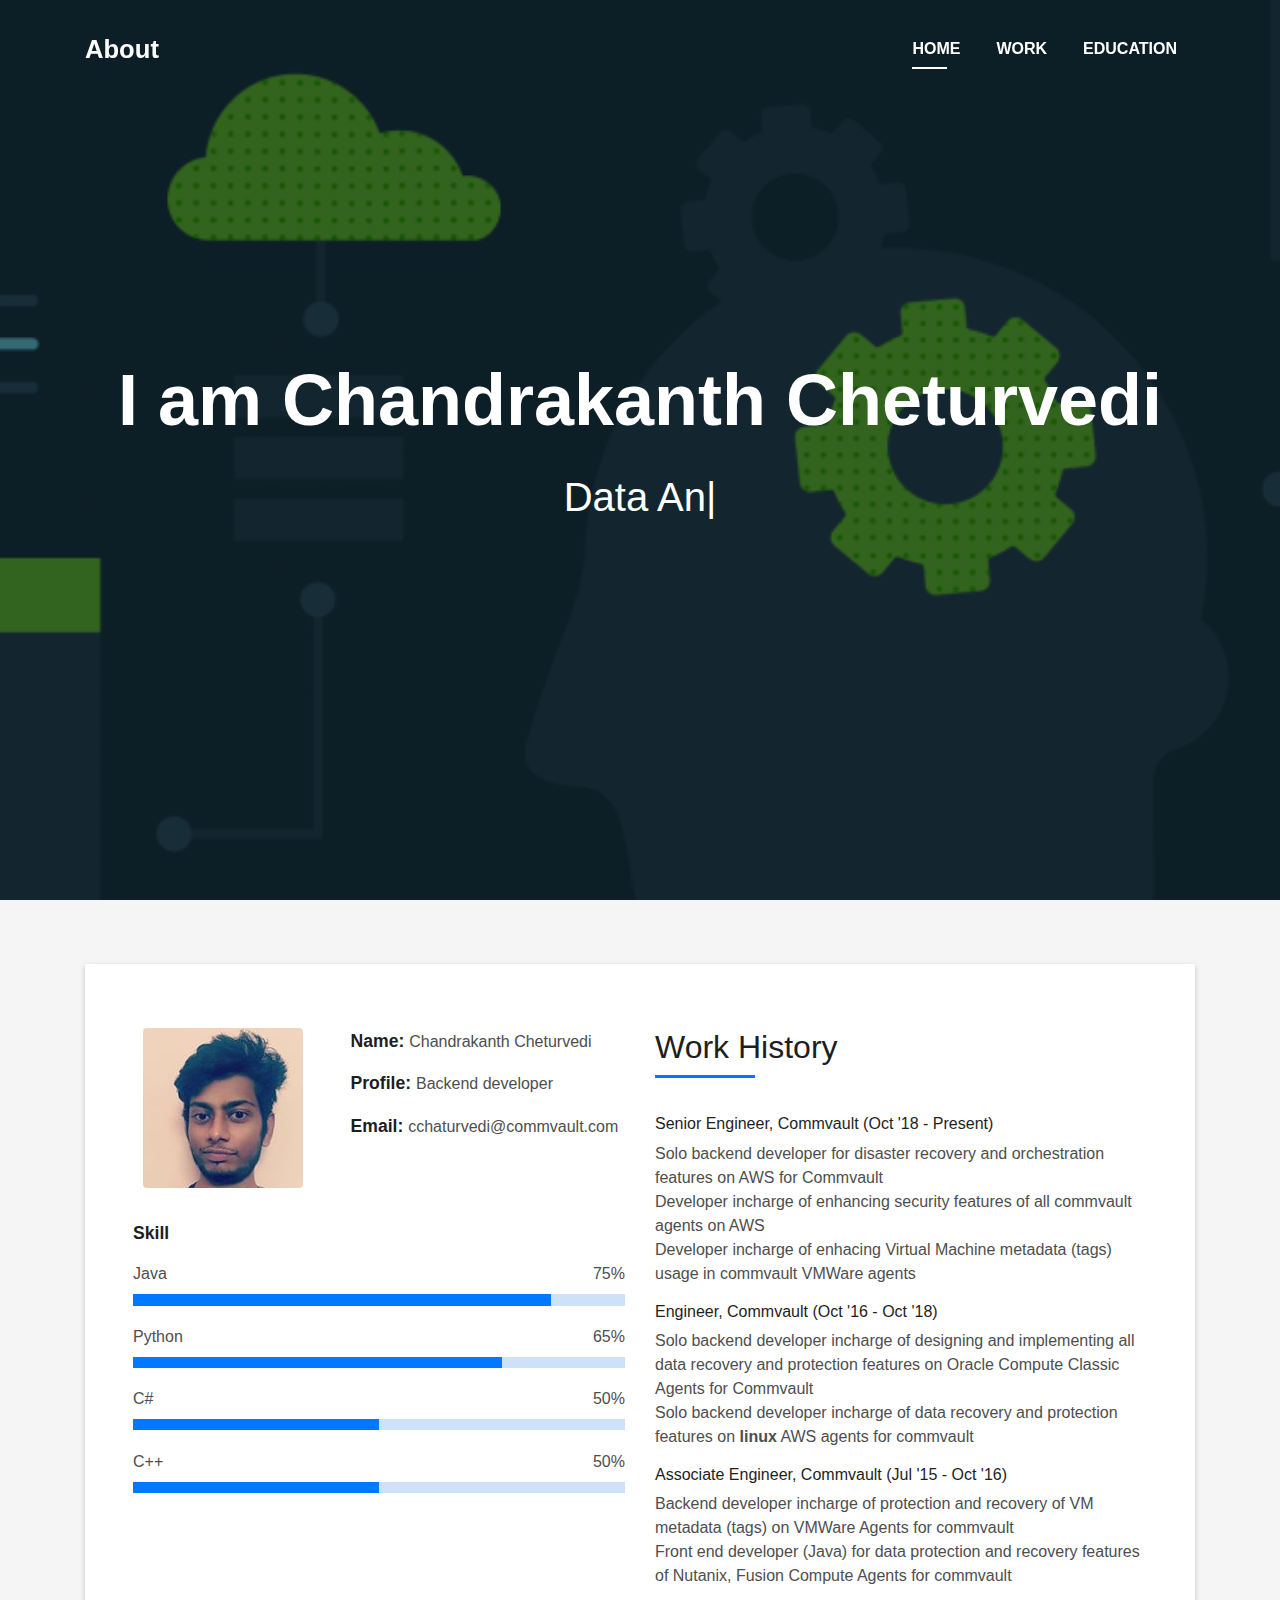
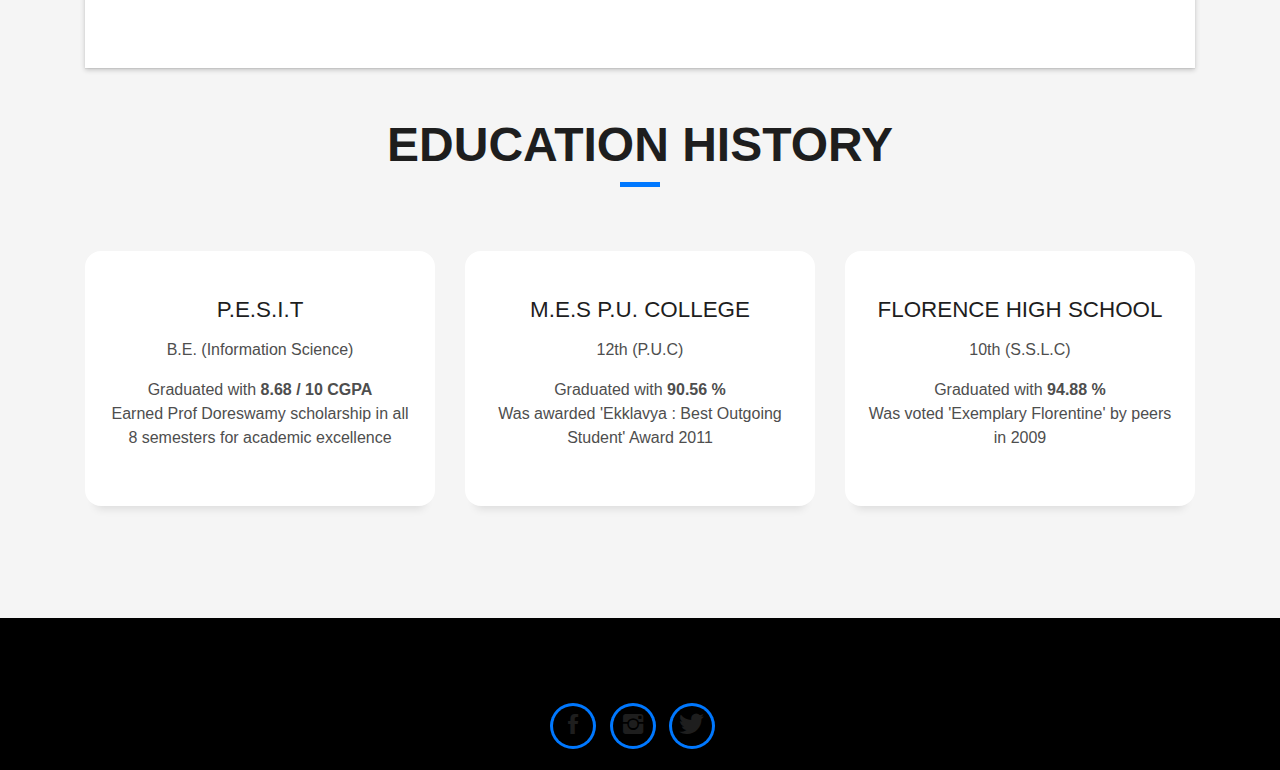
==== index.html @ 2c793951 "initial commit" ====
<!DOCTYPE html>
<html lang="en">
<head>
  <meta charset="utf-8">
  <title>Chandrakanth Cheturvedi</title>
  <meta content="width=device-width, initial-scale=1.0" name="viewport">
  <meta content="" name="keywords">
  <meta content="" name="description">

  <!-- Favicons -->
  <link href="img/favicon.ico" rel="icon">
  <link href="img/apple-touch-icon.png" rel="apple-touch-icon">

  <!-- Bootstrap CSS File -->
  <link href="lib/bootstrap/css/bootstrap.min.css" rel="stylesheet">

  <!-- Libraries CSS Files -->
  <link href="lib/font-awesome/css/font-awesome.min.css" rel="stylesheet">
  <link href="lib/animate/animate.min.css" rel="stylesheet">
  <link href="lib/ionicons/css/ionicons.min.css" rel="stylesheet">
  <link href="lib/owlcarousel/assets/owl.carousel.min.css" rel="stylesheet">
  <link href="lib/lightbox/css/lightbox.min.css" rel="stylesheet">

  <!-- Main Stylesheet File -->
  <link href="css/style.css" rel="stylesheet">

  <!-- =======================================================
    Theme Name: DevFolio
    Theme URL: https://bootstrapmade.com/devfolio-bootstrap-portfolio-html-template/
    Author: BootstrapMade.com
    License: https://bootstrapmade.com/license/
  ======================================================= -->
</head>

<body id="page-top">

  <!--/ Nav Star /-->
  <nav class="navbar navbar-b navbar-trans navbar-expand-md fixed-top" id="mainNav">
    <div class="container">
      <a class="navbar-brand js-scroll" href="#page-top">About</a>
      <button class="navbar-toggler collapsed" type="button" data-toggle="collapse" data-target="#navbarDefault"
        aria-controls="navbarDefault" aria-expanded="false" aria-label="Toggle navigation">
        <span></span>
        <span></span>
        <span></span>
      </button>
      <div class="navbar-collapse collapse justify-content-end" id="navbarDefault">
        <ul class="navbar-nav">
          <li class="nav-item">
            <a class="nav-link js-scroll active" href="#home">Home</a>
          </li>
          <li class="nav-item">
            <a class="nav-link js-scroll" href="#work">Work</a>
          </li>
          <li class="nav-item">
            <a class="nav-link js-scroll" href="#education">Education</a>
          </li>
          <!--<li class="nav-item">
            <a class="nav-link js-scroll" href="#honors">Honours</a>
          </li> -->
          <!--<li class="nav-item">
            <a class="nav-link js-scroll" href="#blog">Blog</a>
          </li>
          <li class="nav-item">
            <a class="nav-link js-scroll" href="#contact">Contact</a>
          </li> -->
        </ul>
      </div>
    </div>
  </nav>
  <!--/ Nav End /-->

  <!--/ Intro Skew Star /-->
  <div id="home" class="intro route bg-image" style="background-image: url(img/intro-bg-alt.png)">
    <div class="overlay-itro"></div>
    <div class="intro-content display-table">
      <div class="table-cell">
        <div class="container">
          <!--<p class="display-6 color-d">Hello, world!</p>-->
          <h1 class="intro-title mb-4">I am Chandrakanth Cheturvedi</h1>
          <p class="intro-subtitle"><span class="text-slider-items">Data Analyst, Backend Developer, Java, Python, C++, C#</span><strong class="text-slider"></strong></p>
          <!-- <p class="pt-3"><a class="btn btn-primary btn js-scroll px-4" href="#about" role="button">Learn More</a></p> -->
        </div>
      </div>
    </div>
  </div>
  <!--/ Intro Skew End /-->

  <section id="work" class="about-mf sect-pt4 route">
    <div class="container">
      <div class="row">
        <div class="col-sm-12">
          <div class="box-shadow-full">
            <div class="row">
              <div class="col-md-6">
                <div class="row">
                  <div class="col-sm-6 col-md-5">
                    <div class="about-img">
                      <img src="img/testimonial-3.jpg" class="img-fluid rounded b-shadow-a" alt="">
                    </div>
                  </div>
                  <div class="col-sm-6 col-md-7">
                    <div class="about-info">
                      <p><span class="title-s">Name: </span> <span>Chandrakanth Cheturvedi</span></p>
                      <p><span class="title-s">Profile: </span> <span>Backend developer</span></p>
                      <p><span class="title-s">Email: </span> <span>cchaturvedi@commvault.com</span></p>
                    </div>
                  </div>
                </div>
                <div class="skill-mf">
                  <p class="title-s">Skill</p>
                  <span>Java</span> <span class="pull-right">75%</span>
                  <div class="progress">
                    <div class="progress-bar" role="progressbar" style="width: 85%;" aria-valuenow="85" aria-valuemin="0"
                      aria-valuemax="100"></div>
                  </div>
                  <span>Python</span> <span class="pull-right">65%</span>
                  <div class="progress">
                    <div class="progress-bar" role="progressbar" style="width: 75%" aria-valuenow="75" aria-valuemin="0"
                      aria-valuemax="100"></div>
                  </div>
                  <span>C#</span> <span class="pull-right">50%</span>
                  <div class="progress">
                    <div class="progress-bar" role="progressbar" style="width: 50%" aria-valuenow="50" aria-valuemin="0"
                      aria-valuemax="100"></div>
                  </div>
                  <span>C++</span> <span class="pull-right">50%</span>
                  <div class="progress">
                    <div class="progress-bar" role="progressbar" style="width: 50%" aria-valuenow="50" aria-valuemin="0"
                      aria-valuemax="100"></div>
                  </div>
                </div>
              </div>
              <div class="col-md-6">
                <div class="about-me pt-4 pt-md-0">
                  <div class="title-box-2">
                    <h5 class="title-left">
                      Work History
                    </h5>
                  </div>
                  <p class="lead">
                    <h6>Senior Engineer, Commvault (Oct '18 - Present)</h6> 
                    Solo backend developer for disaster recovery and orchestration features on AWS for Commvault<br>
                    Developer incharge of enhancing security features of all commvault agents on AWS<br>
                    Developer incharge of enhacing Virtual Machine metadata (tags) usage in commvault VMWare agents<br>

                  </p>
                  <p class="lead">
                    <h6>Engineer, Commvault (Oct '16 - Oct '18)</h6> 
                    Solo backend developer incharge of designing and implementing all data recovery and protection features on Oracle Compute Classic Agents for Commvault<br>
                    Solo backend developer incharge of data recovery and protection features on <b>linux</b> AWS agents for commvault<br> 
                  </p>
                  <p class="lead">
                      <h6>Associate Engineer, Commvault (Jul '15 - Oct '16)</h6> 
                      Backend developer incharge of protection and recovery of VM metadata (tags) on VMWare Agents for commvault<br>
                      Front end developer (Java) for data protection and recovery features of Nutanix, Fusion Compute Agents for commvault<br>
                    
                  </p>
                </div>
              </div>
            </div>
          </div>
        </div>
      </div>
    </div>
  </section>

<!--/ Section Education Start /-->
<section id="education" class="services-mf route">
    <div class="container">
      <div class="row">
        <div class="col-sm-12">
          <div class="title-box text-center">
            <h3 class="title-a">
              Education history
            </h3>
            <!--<p class="subtitle-a">
              Lorem ipsum, dolor sit amet consectetur adipisicing elit.
            </p> -->
            <div class="line-mf"></div>
          </div>
        </div>
      </div>
      <div class="row">
        <div class="col-md-4">
          <div class="service-box">
            <!--<div class="service-ico">
              <span class="ico-circle"><i class="ion-monitor"></i></span>
            </div> -->
            <div class="service-content">
              <h2 class="s-title">P.E.S.I.T</h2>
              <p class="subtitle-a text-center">
                  B.E. (Information Science)
                </p>
              <p class="s-description text-center">
                Graduated with <b>8.68 / 10 CGPA</b> <br>
                Earned Prof Doreswamy scholarship in all 8 semesters for academic excellence
              </p>
            </div>
          </div>
        </div>
        <div class="col-md-4">
          <div class="service-box">
            <!--<div class="service-ico">
              <span class="ico-circle"><i class="ion-code-working"></i></span>
            </div> -->
            <div class="service-content">
              <h2 class="s-title">M.E.S P.U. College</h2>
              <p class="subtitle-a text-center">
                  12th (P.U.C)
              </p>
              <p class="s-description text-center">
                  Graduated with <b>90.56 %</b> <br>
                  Was awarded 'Ekklavya : Best Outgoing Student' Award 2011
              </p>
            </div>
          </div>
        </div>
        <div class="col-md-4">
          <div class="service-box">
            <!--<div class="service-ico">
              <span class="ico-circle"><i class="ion-camera"></i></span>
            </div> -->
            <div class="service-content">
              <h2 class="s-title">Florence High School</h2>
              <p class="subtitle-a text-center">
                  10th (S.S.L.C)
              </p>
              <p class="s-description text-center">
                  Graduated with <b>94.88 %</b> <br>
                  Was voted 'Exemplary Florentine' by peers in 2009
              </p>
            </div>
          </div>
        </div>
        
      </div>
    </div>
  </section>
  <!--/ Section Education End /-->



  <section class="paralax-mf footer-paralax  sect-mt4 route" style="background-color: #000000">
  <a href="#" class="back-to-top">
    <i class="fa fa-chevron-up"></i></a>
    <div class="socials text-center">
        <ul>
          <li><a href="https://www.facebook.com/cheturvedi"><span class="ico-circle"><i class="ion-social-facebook"></i></span></a></li>
          <li><a href="https://www.instagram.com/cheturvedi"><span class="ico-circle"><i class="ion-social-instagram"></i></span></a></li>
          <li><a href="https://twitter.com/cheturvedi"><span class="ico-circle"><i class="ion-social-twitter"></i></span></a></li>
          <!-- <li><a href=""><span class="ico-circle"><i class="ion-social-pinterest"></i></span></a></li> -->
        </ul>
      </div>
  <div id="preloader"></div>
</footer>
</section>


  <!-- JavaScript Libraries -->
  <script src="lib/jquery/jquery.min.js"></script>
  <script src="lib/jquery/jquery-migrate.min.js"></script>
  <script src="lib/popper/popper.min.js"></script>
  <script src="lib/bootstrap/js/bootstrap.min.js"></script>
  <script src="lib/easing/easing.min.js"></script>
  <script src="lib/counterup/jquery.waypoints.min.js"></script>
  <script src="lib/counterup/jquery.counterup.js"></script>
  <script src="lib/owlcarousel/owl.carousel.min.js"></script>
  <script src="lib/lightbox/js/lightbox.min.js"></script>
  <script src="lib/typed/typed.min.js"></script>
  <!-- Contact Form JavaScript File -->
  <script src="contactform/contactform.js"></script>

  <!-- Template Main Javascript File -->
  <script src="js/main.js"></script>

</body>
</html>
---- css/style.css ----
/*
  Theme Name: DevFolio
  Theme URL: https://bootstrapmade.com/devfolio-bootstrap-portfolio-html-template/
  Author: BootstrapMade.com
  License: https://bootstrapmade.com/license/
*/

/*======================================
//--//-->   STYLES GENERALES
======================================*/

body {
  background-color: #f5f5f5;
  color: #4e4e4e;
}

h1,
h2,
h3,
h4,
h5,
h6 {
  color: #1e1e1e;
}

a {
  color: #1e1e1e;
  transition: all 0.5s ease-in-out;
}

a:hover {
  color: #0078ff;
  text-decoration: none;
  transition: all 0.5s ease-in-out;
}

.p-r {
  position: relative;
}

.color-a {
  color: #0078ff;
}

.color-d {
  color: #f5f5f5;
}

.color-text-a {
  color: #4e4e4e;
}

.box-shadow,
.paralax-mf,
.service-box,
.work-box,
.card-blog {
  box-shadow: 0 13px 8px -10px rgba(0, 0, 0, 0.1);
}

.box-shadow-a,
.button:hover {
  box-shadow: 0 0 0 4px #cde1f8;
}

.display-5 {
  font-size: 2.5rem;
  font-weight: 300;
  line-height: 1.1;
}

.display-6 {
  font-size: 2rem;
  font-weight: 300;
  line-height: 1.1;
}

.avatar {
  width: 32px;
  height: 32px;
  margin-right: 4px;
  overflow: hidden;
}

.bg-image {
  background-repeat: no-repeat;
  background-attachment: fixed;
  background-size: cover;
  background-position: center center;
}

.overlay-mf {
  background-color: #0078ff;
}

.overlay-mf {
  position: absolute;
  top: 0;
  left: 0px;
  padding: 0;
  height: 100%;
  width: 100%;
  opacity: .7;
}

.paralax-mf {
  position: relative;
  padding: 8rem 0;
}

.display-table {
  width: 100%;
  height: 100%;
  display: table;
}

.table-cell {
  display: table-cell;
  vertical-align: middle;
}

/*--/ Sections /--*/

.sect-4 {
  padding: 4rem 0;
}

.sect-pt4 {
  padding-top: 4rem;
}

.sect-mt4 {
  margin-top: 4rem;
}

/*--/ Title s /--*/

.title-s {
  font-weight: 600;
  color: #1e1e1e;
  font-size: 1.1rem;
}

/*--/ Title A /--*/

.title-box {
  margin-bottom: 4rem;
}

.title-a {
  font-size: 3rem;
  font-weight: bold;
  text-transform: uppercase;
}

.subtitle-a {
  color: #4e4e4e;
}

.line-mf {
  width: 40px;
  height: 5px;
  background-color: #0078ff;
  margin: 0 auto;
}

/*--/ Title Left /--*/

.title-box-2 {
  margin-bottom: 3rem;
}

.title-left {
  font-size: 2rem;
  position: relative;
}

.title-left:before {
  content: '';
  position: absolute;
  height: 3px;
  background-color: #0078ff;
  width: 100px;
  bottom: -12px;
}

/*------/ Box /------*/

.box-pl2 {
  padding-left: 2rem;
}

.box-shadow-full {
  padding: 3rem 1.25rem;
  position: relative;
  background-color: #fff;
  margin-bottom: 3rem;
  z-index: 2;
  box-shadow: 0 1px 1px 0 rgba(0, 0, 0, 0.06), 0 2px 5px 0 rgba(0, 0, 0, 0.2);
}

/*------/ Socials /------*/

.socials {
  padding: 1.5rem 0;
}

.socials ul li {
  display: inline-block;
}

.socials .ico-circle {
  height: 40px;
  width: 40px;
  font-size: 1.7rem;
  border-radius: 50%;
  line-height: 1.4;
  margin: 0 15px 0 0;
  box-shadow: 0 0 0 3px #0078ff;
  transition: all 500ms ease;
}

.socials .ico-circle:hover {
  background-color: #0078ff;
  color: #fff;
  box-shadow: 0 0 0 3px #cde1f8;
  transition: all 500ms ease;
}

/*------/ Ul resect /------*/

.ul-resect,
.socials ul,
.list-ico,
.blog-wrapper .post-meta ul,
.box-comments .list-comments,
.widget-sidebar .list-sidebar,
.widget-tags ul {
  list-style: none;
  padding-left: 0;
  margin-bottom: 0;
}

.list-ico {
  line-height: 2;
}

.list-ico span {
  color: #0078ff;
  margin-right: 10px;
}

/*------/ Ico Circle /------*/

.ico-circle {
  height: 100px;
  width: 100px;
  font-size: 2rem;
  border-radius: 50%;
  line-height: 1.55;
  margin: 0 auto;
  text-align: center;
  box-shadow: 0 0 0 10px #0078ff;
  display: block;
}

/*------/ Owl Carousel /------*/

.owl-theme .owl-dots {
  text-align: center;
  margin-top: 18px;
}

.owl-theme .owl-dots .owl-dot {
  display: inline-block;
}

.owl-theme .owl-dots .owl-dot span {
  width: 18px;
  height: 7px;
  margin: 5px 5px;
  background: #cde1f8;
  border: 0px solid #cde1f8;
  display: block;
  transition: all 0.6s ease-in-out;
  cursor: pointer;
}

.owl-theme .owl-dots .owl-dot:hover span {
  background-color: #cde1f8;
}

.owl-theme .owl-dots .owl-dot.active span {
  background-color: #1B1B1B;
  width: 25px;
}

/*--/ Scrolltop s /--*/

.scrolltop-mf {
  position: relative;
  display: none;
}

.scrolltop-mf span {
  z-index: 999;
  position: fixed;
  width: 42px;
  height: 42px;
  background-color: #0078ff;
  opacity: .7;
  font-size: 1.6rem;
  line-height: 1.5;
  text-align: center;
  color: #fff;
  top: auto;
  left: auto;
  right: 30px;
  bottom: 50px;
  cursor: pointer;
  border-radius: 50%;
}

/* Back to top button */

.back-to-top {
  position: fixed;
  display: none;
  background: #0078ff;
  color: #fff;
  width: 44px;
  height: 44px;
  text-align: center;
  line-height: 1;
  font-size: 16px;
  border-radius: 50%;
  right: 15px;
  bottom: 15px;
  transition: background 0.5s;
  z-index: 11;
}

.back-to-top i {
  padding-top: 12px;
  color: #fff;
}

/* Prelaoder */

#preloader {
  position: fixed;
  top: 0;
  left: 0;
  right: 0;
  bottom: 0;
  z-index: 9999;
  overflow: hidden;
  background: #fff;
}

#preloader:before {
  content: "";
  position: fixed;
  top: calc(50% - 30px);
  left: calc(50% - 30px);
  border: 6px solid #f2f2f2;
  border-top: 6px solid #0078ff;
  border-radius: 50%;
  width: 60px;
  height: 60px;
  -webkit-animation: animate-preloader 1s linear infinite;
  animation: animate-preloader 1s linear infinite;
}

@-webkit-keyframes animate-preloader {
  0% {
    -webkit-transform: rotate(0deg);
    transform: rotate(0deg);
  }

  100% {
    -webkit-transform: rotate(360deg);
    transform: rotate(360deg);
  }
}

@keyframes animate-preloader {
  0% {
    -webkit-transform: rotate(0deg);
    transform: rotate(0deg);
  }

  100% {
    -webkit-transform: rotate(360deg);
    transform: rotate(360deg);
  }
}

/*======================================
//--//-->   NAVBAR
======================================*/

.navbar-b {
  transition: all .5s ease-in-out;
  background-color: transparent;
  padding-top: 1.563rem;
  padding-bottom: 1.563rem;
}

.navbar-b.navbar-reduce {
  box-shadow: 0px 6px 9px 0px rgba(0, 0, 0, 0.06);
}

.navbar-b.navbar-trans .nav-item,
.navbar-b.navbar-reduce .nav-item {
  position: relative;
  padding-right: 10px;
  padding-left: 0;
}

.navbar-b.navbar-trans .nav-link,
.navbar-b.navbar-reduce .nav-link {
  color: #fff;
  text-transform: uppercase;
  font-weight: 600;
}

.navbar-b.navbar-trans .nav-link:before,
.navbar-b.navbar-reduce .nav-link:before {
  content: '';
  position: absolute;
  margin-left: 0px;
  width: 0%;
  bottom: 0;
  left: 0;
  height: 2px;
  transition: all 500ms ease;
}

.navbar-b.navbar-trans .nav-link:hover,
.navbar-b.navbar-reduce .nav-link:hover {
  color: #1B1B1B;
}

.navbar-b.navbar-trans .nav-link:hover:before,
.navbar-b.navbar-reduce .nav-link:hover:before {
  width: 35px;
}

.navbar-b.navbar-trans .show > .nav-link:before,
.navbar-b.navbar-trans .active > .nav-link:before,
.navbar-b.navbar-trans .nav-link.show:before,
.navbar-b.navbar-trans .nav-link.active:before,
.navbar-b.navbar-reduce .show > .nav-link:before,
.navbar-b.navbar-reduce .active > .nav-link:before,
.navbar-b.navbar-reduce .nav-link.show:before,
.navbar-b.navbar-reduce .nav-link.active:before {
  width: 35px;
}

.navbar-b.navbar-trans .nav-link:before {
  background-color: #fff;
}

.navbar-b.navbar-trans .nav-link:hover {
  color: #fff;
}

.navbar-b.navbar-trans .show > .nav-link,
.navbar-b.navbar-trans .active > .nav-link,
.navbar-b.navbar-trans .nav-link.show,
.navbar-b.navbar-trans .nav-link.active {
  color: #fff;
}

.navbar-b.navbar-reduce {
  transition: all .5s ease-in-out;
  background-color: #fff;
  padding-top: 15px;
  padding-bottom: 15px;
}

.navbar-b.navbar-reduce .nav-link {
  color: #0078ff;
}

.navbar-b.navbar-reduce .nav-link:before {
  background-color: #0078ff;
}

.navbar-b.navbar-reduce .nav-link:hover {
  color: #0078ff;
}

.navbar-b.navbar-reduce .show > .nav-link,
.navbar-b.navbar-reduce .active > .nav-link,
.navbar-b.navbar-reduce .nav-link.show,
.navbar-b.navbar-reduce .nav-link.active {
  color: #0078ff;
}

.navbar-b.navbar-reduce .navbar-brand {
  color: #0078ff;
}

.navbar-b.navbar-reduce .navbar-toggler span {
  background-color: #1B1B1B;
}

.navbar-b .navbar-brand {
  color: #fff;
  font-size: 1.6rem;
  font-weight: 600;
}

.navbar-b .navbar-nav .dropdown-item.show .dropdown-menu,
.navbar-b .dropdown.show .dropdown-menu,
.navbar-b .dropdown-btn.show .dropdown-menu {
  -webkit-transform: translate3d(0px, 0px, 0px);
  transform: translate3d(0px, 0px, 0px);
  visibility: visible !important;
}

.navbar-b .dropdown-menu {
  margin: 1.12rem 0 0;
  border-radius: 0;
}

.navbar-b .dropdown-menu .dropdown-item {
  padding: .7rem 1.7rem;
  transition: all 500ms ease;
}

.navbar-b .dropdown-menu .dropdown-item:hover {
  background-color: #0078ff;
  color: #fff;
  transition: all 500ms ease;
}

.navbar-b .dropdown-menu .dropdown-item.active {
  background-color: #0078ff;
}

/*--/ Hamburger Navbar /--*/

.navbar-toggler {
  position: relative;
}

.navbar-toggler:focus,
.navbar-toggler:active {
  outline: 0;
}

.navbar-toggler span {
  display: block;
  background-color: #fff;
  height: 3px;
  width: 25px;
  margin-top: 4px;
  margin-bottom: 4px;
  -webkit-transform: rotate(0deg);
  transform: rotate(0deg);
  left: 0;
  opacity: 1;
}

.navbar-toggler span:nth-child(1),
.navbar-toggler span:nth-child(3) {
  transition: -webkit-transform .35s ease-in-out;
  transition: transform .35s ease-in-out;
  transition: transform .35s ease-in-out, -webkit-transform .35s ease-in-out;
}

.navbar-toggler:not(.collapsed) span:nth-child(1) {
  position: absolute;
  left: 12px;
  top: 10px;
  -webkit-transform: rotate(135deg);
  transform: rotate(135deg);
  opacity: 0.9;
}

.navbar-toggler:not(.collapsed) span:nth-child(2) {
  height: 12px;
  visibility: hidden;
  background-color: transparent;
}

.navbar-toggler:not(.collapsed) span:nth-child(3) {
  position: absolute;
  left: 12px;
  top: 10px;
  -webkit-transform: rotate(-135deg);
  transform: rotate(-135deg);
  opacity: 0.9;
}

/*======================================
//--//-->   INTRO
======================================*/

.intro {
  height: 100vh;
  position: relative;
  color: #fff;
}

.intro .intro-content {
  text-align: center;
  position: absolute;
}

.intro .overlay-itro {
  background-color: rgba(0, 0, 0, 0.6);
  position: absolute;
  top: 0;
  left: 0px;
  padding: 0;
  height: 100%;
  width: 100%;
  opacity: .9;
}

.intro .intro-title {
  color: #fff;
  font-weight: 600;
  font-size: 3rem;
}

.intro .intro-subtitle {
  font-size: 1.5rem;
  font-weight: 300;
}

.intro .text-slider-items {
  display: none;
}

.intro-single {
  height: 350px;
}

.intro-single .intro-content {
  margin-top: 30px;
}

.intro-single .intro-title {
  text-transform: uppercase;
  font-size: 3rem;
}

.intro-single .breadcrumb {
  background-color: transparent;
  color: #0078ff;
}

.intro-single .breadcrumb .breadcrumb-item:before {
  color: #cde1f8;
}

.intro-single .breadcrumb .breadcrumb-item.active {
  color: #cde1f8;
}

.intro-single .breadcrumb a {
  color: #fff;
}

/*======================================
//--//-->   ABOUT
======================================*/

.about-mf .box-shadow-full {
  padding-top: 4rem;
  padding-bottom: 4rem;
}

.about-mf .about-img {
  margin-bottom: 2rem;
}

.about-mf .about-img img {
  margin-left: 10px;
}

.skill-mf span {
  color: #4e4e4e;
}

.skill-mf .progress {
  background-color: #cde1f8;
  margin: .5rem 0 1.2rem 0;
  border-radius: 0;
  height: .7rem;
}

.skill-mf .progress .progress-bar {
  height: .7rem;
  background-color: #0078ff;
}

/*======================================
//--//-->   SERVICES
======================================*/

.service-box {
  background-color: #fff;
  padding: 2.5rem 1.3rem;
  border-radius: 1rem;
  margin-bottom: 3rem;
}

.service-box:hover .ico-circle {
  transition: all 500ms ease;
  color: #fff;
  background-color: #0078ff;
  box-shadow: 0 0 0 10px #cde1f8;
}

.service-box .service-ico {
  margin-bottom: 1rem;
  color: #1e1e1e;
}

.service-box .ico-circle {
  transition: all 500ms ease;
  font-size: 4rem;
}

.service-box .s-title {
  font-size: 1.4rem;
  text-transform: uppercase;
  text-align: center;
  padding: .4rem 0;
}

.service-box .s-description {
  color: #4e4e4e;
}

/*======================================
//--//-->   COUNTER
======================================*/

.counter-box {
  color: #fff;
  text-align: center;
}

.counter-ico {
  margin-bottom: 1rem;
}

.counter-ico .ico-circle {
  height: 60px;
  width: 60px;
  line-height: 1.8;
  box-shadow: 0 0 0 10px #cde1f8;
}

.counter-num .counter {
  font-size: 2rem;
  margin-bottom: 0;
}

/*======================================
//--//-->   PORTFOLIO
======================================*/

.work-box {
  margin-bottom: 3rem;
  -webkit-backface-visibility: hidden;
  backface-visibility: hidden;
  background-color: #fff;
}

.work-box:hover img {
  -webkit-transform: scale(1.3);
  transform: scale(1.3);
}

.work-img {
  display: block;
  overflow: hidden;
}

.work-img img {
  transition: all 1s;
}

.work-content {
  padding: 2rem 3% 1rem 4%;
}

.work-content .w-more {
  color: #4e4e4e;
  font-size: .8rem;
}

.work-content .w-more .w-ctegory {
  color: #0078ff;
}

.work-content .w-like {
  font-size: 2.5rem;
  color: #0078ff;
  float: right;
}

.work-content .w-like a {
  color: #0078ff;
}

.work-content .w-like .num-like {
  font-size: .7rem;
}

.w-title {
  font-size: 1.2rem;
}

/*======================================
//--//-->   TESTIMONIALS
======================================*/

.testimonials .owl-carousel .owl-item img {
  width: auto;
}

.testimonial-box {
  color: #fff;
  text-align: center;
}

.testimonial-box .author-test {
  margin-top: 1rem;
}

.testimonial-box .author-test img {
  margin: 0 auto;
}

.testimonial-box .author {
  color: #fff;
  text-transform: uppercase;
  font-weight: 600;
  margin: 1rem 0;
  display: block;
  font-size: 1.4rem;
}

.testimonial-box .comit {
  font-size: 2rem;
  color: #0078ff;
  background-color: #fff;
  width: 52px;
  height: 52px;
  display: block;
  margin: 0 auto;
  border-radius: 50%;
  line-height: 1.6;
}

/*======================================
//--//-->   BLOG
======================================*/

.card-blog .card-body {
  position: relative;
}

.card-blog .card-category-box {
  position: absolute;
  text-align: center;
  top: -16px;
  left: 15px;
  right: 15px;
  line-height: 25px;
  overflow: hidden;
}

.card-blog .card-category {
  display: inline-block;
  color: #fff;
  padding: 0 15px 5px;
  overflow: hidden;
  background-color: #0078ff;
  border-radius: 4px;
}

.card-blog .card-category .category {
  color: #fff;
  display: inline-block;
  text-transform: uppercase;
  font-size: .7rem;
  letter-spacing: .1px;
  margin-bottom: 0;
}

.card-blog .card-title {
  font-size: 1.3rem;
  margin-top: .6rem;
}

.card-blog .card-description {
  color: #4e4e4e;
}

.card-blog .post-author {
  display: inline-block;
}

.card-blog .post-date {
  color: #4e4e4e;
  display: inline-block;
  float: right;
}

/*======================================
//--//-->   BLOG-SINGLE
======================================*/

.post-box,
.form-comments,
.box-comments,
.widget-sidebar {
  padding: 2rem;
  background-color: #fff;
  margin-bottom: 3rem;
}

.blog-wrapper .article-title {
  font-size: 1.5rem;
}

.blog-wrapper .post-meta {
  margin: 1rem 0;
}

.blog-wrapper .post-meta ul {
  border-left: 4px solid #0078ff;
  margin-top: 1rem;
}

.blog-wrapper .post-meta ul li {
  display: inline-block;
  margin-left: 15px;
}

.blog-wrapper .post-meta ul a {
  color: #0078ff;
}

.blog-wrapper .post-meta ul span {
  color: #1e1e1e;
}

.blog-wrapper .blockquote {
  border-left: 4px solid #0078ff;
  padding: 18px;
  font-style: italic;
}

/*------/ Comments /------*/

.box-comments .list-comments li {
  padding-bottom: 40px;
}

.box-comments .list-comments .comment-avatar {
  display: table-cell;
  vertical-align: top;
}

.box-comments .list-comments .comment-avatar img {
  width: 80px;
  height: 80px;
}

.box-comments .list-comments .comment-author {
  font-size: 1.3rem;
}

.box-comments .list-comments .comment-details {
  display: table-cell;
  vertical-align: top;
  padding-left: 25px;
}

.box-comments .list-comments a {
  color: #0078ff;
}

.box-comments .list-comments span {
  color: #1e1e1e;
  font-style: italic;
}

.box-comments .comment-children {
  margin-left: 40px;
}

/*------/ Sidebar /------*/

.widget-sidebar .sidebar-title {
  font-size: 1.6rem;
  font-weight: 600;
  border-left: 5px solid #0078ff;
  padding-left: 15px;
  text-transform: uppercase;
  margin-bottom: 1.5rem;
}

.widget-sidebar .list-sidebar li {
  position: relative;
  padding: 6px 0 6px 24px;
}

.widget-sidebar .list-sidebar li:before {
  position: absolute;
  content: "";
  width: 10px;
  height: 1px;
  left: 0;
  background-color: #0078ff;
  top: 20px;
}

.sidebar-search input {
  background-color: #fff;
  border-radius: 0;
  transition: all 0.5s ease-in-out;
}

.sidebar-search .btn-search {
  background-color: #0078ff;
  border-color: #0078ff;
  border-radius: 0;
  padding-left: 20px;
  padding-right: 20px;
}

.widget-tags ul li {
  display: inline-block;
  background-color: #0078ff;
  padding: .2rem .6rem;
  margin-bottom: .5rem;
  border-radius: 15px;
}

.widget-tags ul li a {
  color: #fff;
}

/*======================================
//--//-->   CONTACT
======================================*/

.footer-paralax {
  padding: 4rem 0 0 0;
}

.contact-mf {
  margin-top: 4rem;
}

/*======================================
//--//-->   FOOTER
======================================*/

footer {
  text-align: center;
  color: #fff;
  padding-bottom: 4rem;
}

footer .copyright {
  margin-bottom: .3rem;
}

footer .credits {
  margin-bottom: 0;
}

footer .credits a {
  color: #fff;
}

/*======================================
//--//-->   CONtaCT FORM
======================================*/

#sendmessage {
  color: #0078ff;
  border: 1px solid #0078ff;
  display: none;
  text-align: center;
  padding: 15px;
  font-weight: 600;
  margin-bottom: 15px;
}

#errormessage {
  color: red;
  display: none;
  border: 1px solid red;
  text-align: center;
  padding: 15px;
  font-weight: 600;
  margin-bottom: 15px;
}

#sendmessage.show,
#errormessage.show,
.show {
  display: block;
}

.validation {
  color: red;
  display: none;
  margin: 0 0 20px;
  font-weight: 400;
  font-size: 13px;
}

/*======================================
//--//-->   BUTTON
======================================*/

.button {
  display: inline-block;
  padding: .3rem .6rem;
  text-align: center;
  vertical-align: middle;
  -webkit-user-select: none;
  -moz-user-select: none;
  -ms-user-select: none;
  user-select: none;
  font-size: 1rem;
  border-radius: .3rem;
  border: 1px solid transparent;
  transition: all 500ms ease;
  cursor: pointer;
}

.button:focus {
  outline: 0;
}

.button:hover {
  background-color: #0062d3;
  color: #fff;
  transition: all 500ms ease;
}

.button-a {
  background-color: #0078ff;
  color: #fff;
  border-color: #cde1f8;
}

.button-big {
  padding: .9rem 2.3rem;
  font-size: 1.2rem;
}

.button-rouded {
  border-radius: 5rem;
}

.btn-lg {
  padding: .5rem 1rem;
  font-size: 1.25rem;
  line-height: 1.5;
  border-radius: .3rem;
}

@media (min-width: 577px) {
  .counter-box {
    margin-bottom: 1.8rem;
  }
}

@media (min-width: 767px) {
  .about-mf .box-pl2 {
    margin-top: 3rem;
    padding-left: 0rem;
  }

  .card-blog {
    margin-bottom: 3rem;
  }

  .contact-mf .box-pl2 {
    margin-top: 3rem;
    padding-left: 0rem;
  }
}

@media (min-width: 768px) {
  .box-shadow-full {
    padding: 3rem;
  }

  .navbar-b.navbar-trans .nav-item,
  .navbar-b.navbar-reduce .nav-item {
    padding-left: 10px;
  }

  .navbar-b.navbar-trans .nav-link:before,
  .navbar-b.navbar-reduce .nav-link:before {
    margin-left: 18px;
  }

  .intro .intro-title {
    font-size: 4.5rem;
  }

  .intro .intro-subtitle {
    font-size: 2.5rem;
  }

  .intro-single .intro-title {
    font-size: 3.5rem;
  }

  .testimonial-box .description {
    padding: 0 5rem;
  }

  .post-box,
  .form-comments,
  .box-comments,
  .widget-sidebar {
    padding: 3rem;
  }

  .blog-wrapper .article-title {
    font-size: 1.9rem;
  }

  .box-comments .list-comments .comment-author {
    font-size: 1.5rem;
  }
}

@media (min-width: 992px) {
  .testimonial-box .description {
    padding: 0 8rem;
  }
}

@media (min-width: 1200px) {
  .testimonial-box .description {
    padding: 0 13rem;
  }
}

@media (max-width: 1024px) {
  .bg-image {
    background-attachment: scroll;
  }
}

@media (max-width: 768px) {
  .back-to-top {
    bottom: 15px;
  }
}
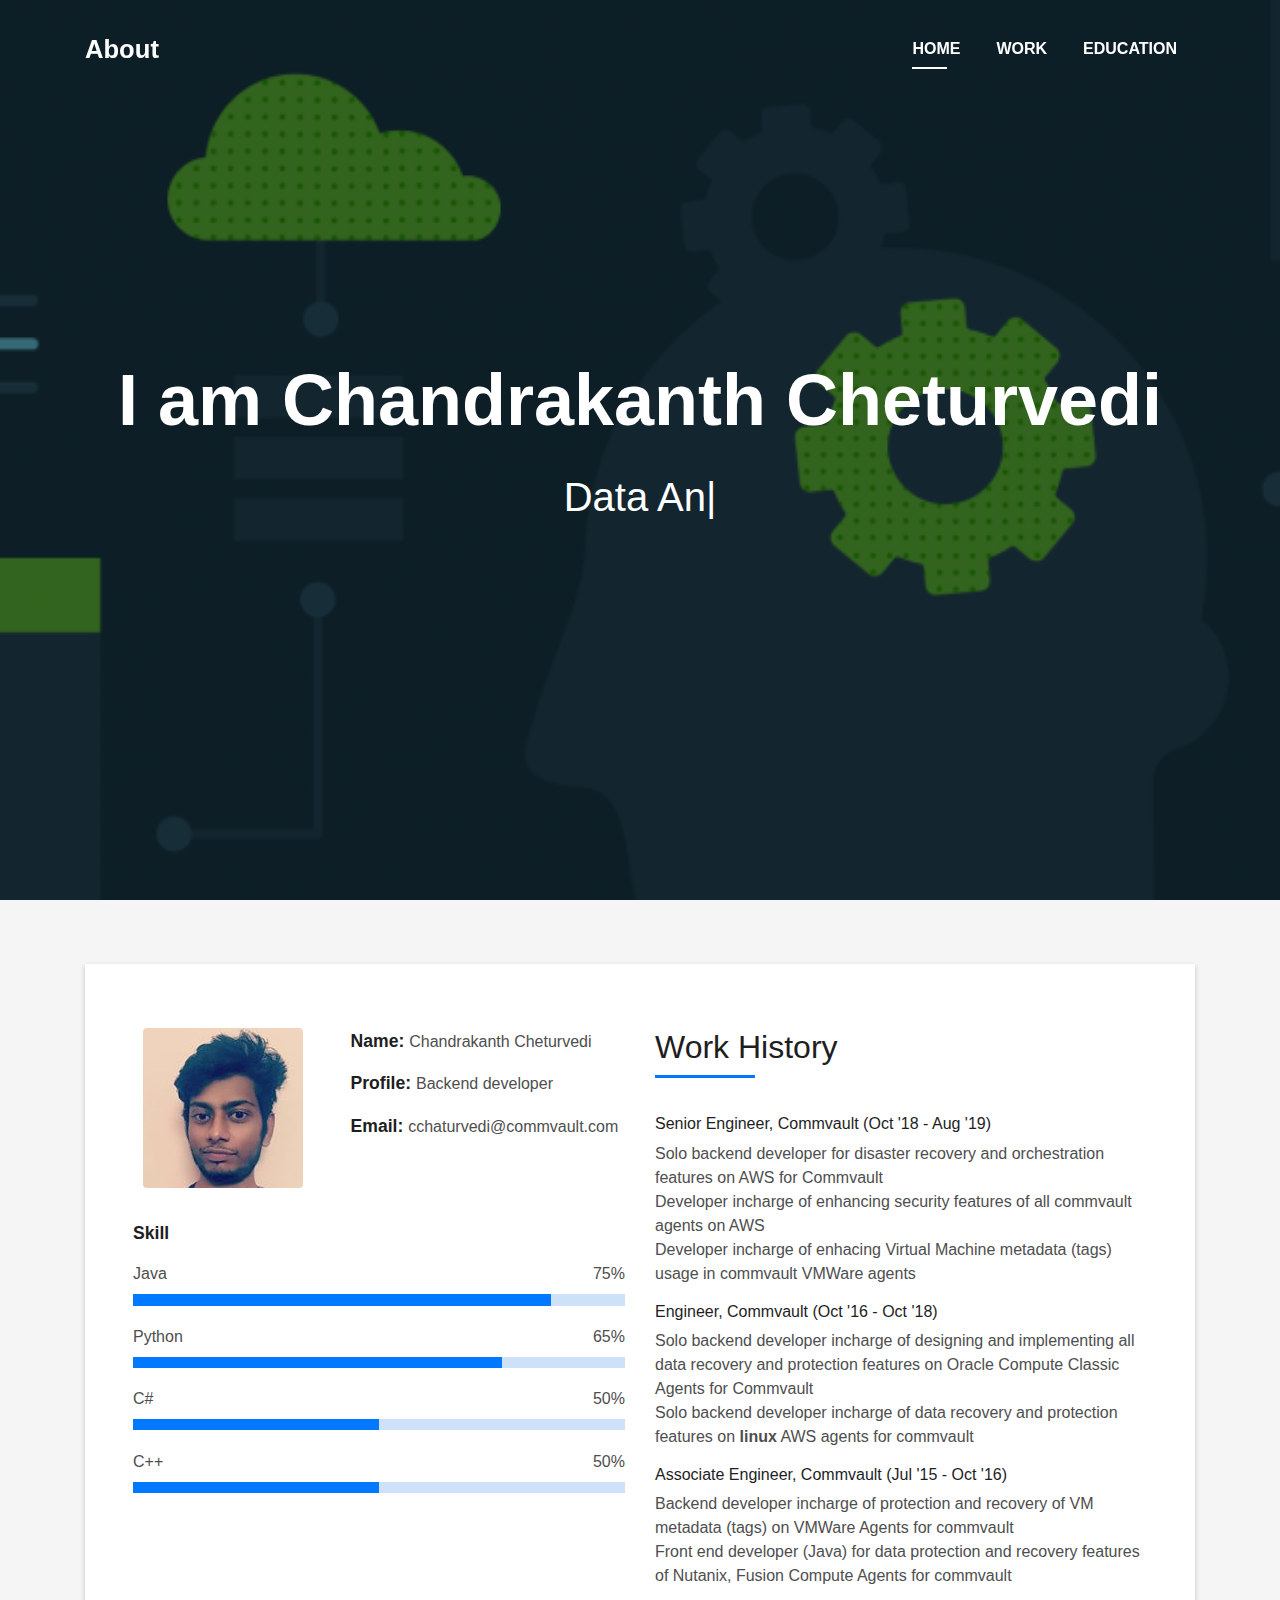
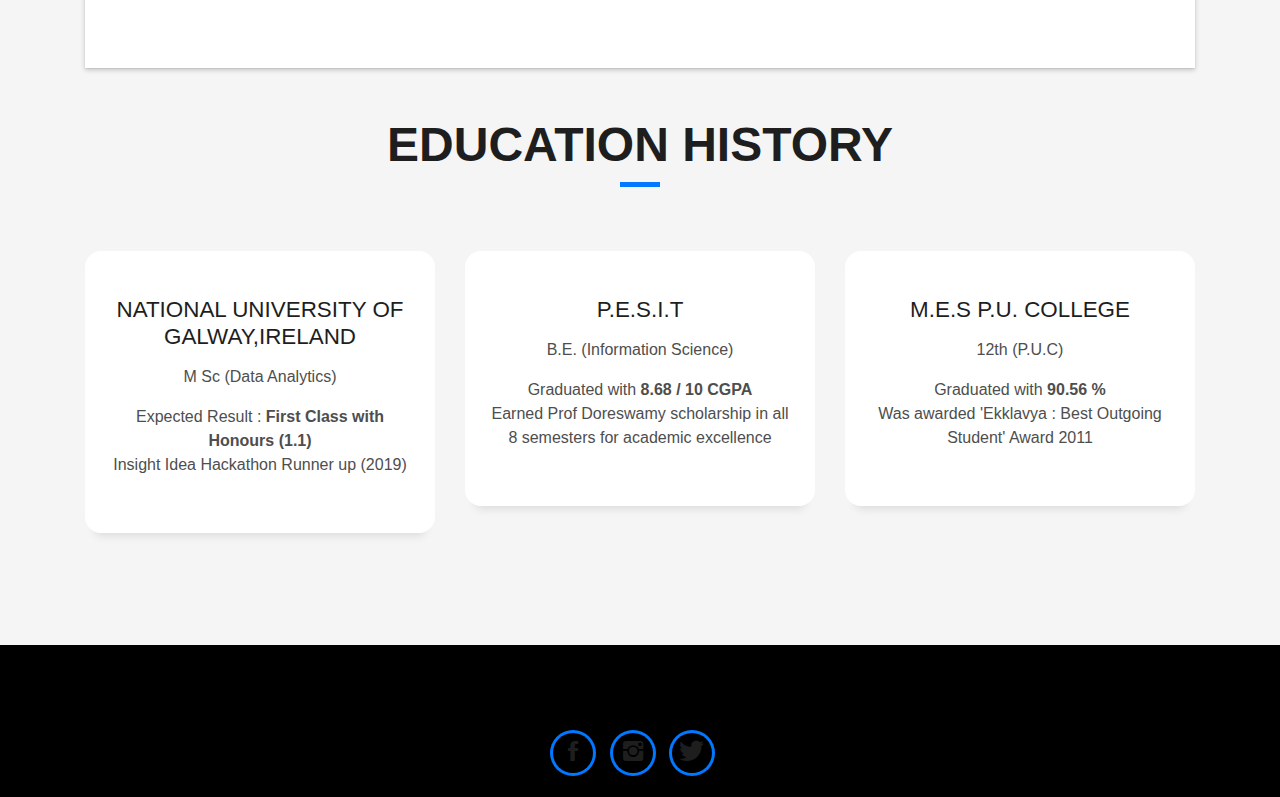
==== commit 3c78fc1e: "Adding NUIG info" ====
--- a/index.html
+++ b/index.html
@@ -139,7 +139,7 @@
                     </h5>
                   </div>
                   <p class="lead">
-                    <h6>Senior Engineer, Commvault (Oct '18 - Present)</h6> 
+                    <h6>Senior Engineer, Commvault (Oct '18 - Aug '19)</h6> 
                     Solo backend developer for disaster recovery and orchestration features on AWS for Commvault<br>
                     Developer incharge of enhancing security features of all commvault agents on AWS<br>
                     Developer incharge of enhacing Virtual Machine metadata (tags) usage in commvault VMWare agents<br>
@@ -182,6 +182,23 @@
         </div>
       </div>
       <div class="row">
+		<div class="col-md-4">
+          <div class="service-box">
+            <!--<div class="service-ico">
+              <span class="ico-circle"><i class="ion-camera"></i></span>
+            </div> -->
+            <div class="service-content">
+              <h2 class="s-title">National University of Galway,Ireland</h2>
+              <p class="subtitle-a text-center">
+                  M Sc (Data Analytics)
+              </p>
+              <p class="s-description text-center">
+                  Expected Result : <b>First Class with Honours (1.1) </b> <br>
+                  Insight Idea Hackathon Runner up (2019)
+              </p>
+            </div>
+          </div>
+        </div>
         <div class="col-md-4">
           <div class="service-box">
             <!--<div class="service-ico">
@@ -216,23 +233,7 @@
             </div>
           </div>
         </div>
-        <div class="col-md-4">
-          <div class="service-box">
-            <!--<div class="service-ico">
-              <span class="ico-circle"><i class="ion-camera"></i></span>
-            </div> -->
-            <div class="service-content">
-              <h2 class="s-title">Florence High School</h2>
-              <p class="subtitle-a text-center">
-                  10th (S.S.L.C)
-              </p>
-              <p class="s-description text-center">
-                  Graduated with <b>94.88 %</b> <br>
-                  Was voted 'Exemplary Florentine' by peers in 2009
-              </p>
-            </div>
-          </div>
-        </div>
+        
         
       </div>
     </div>
